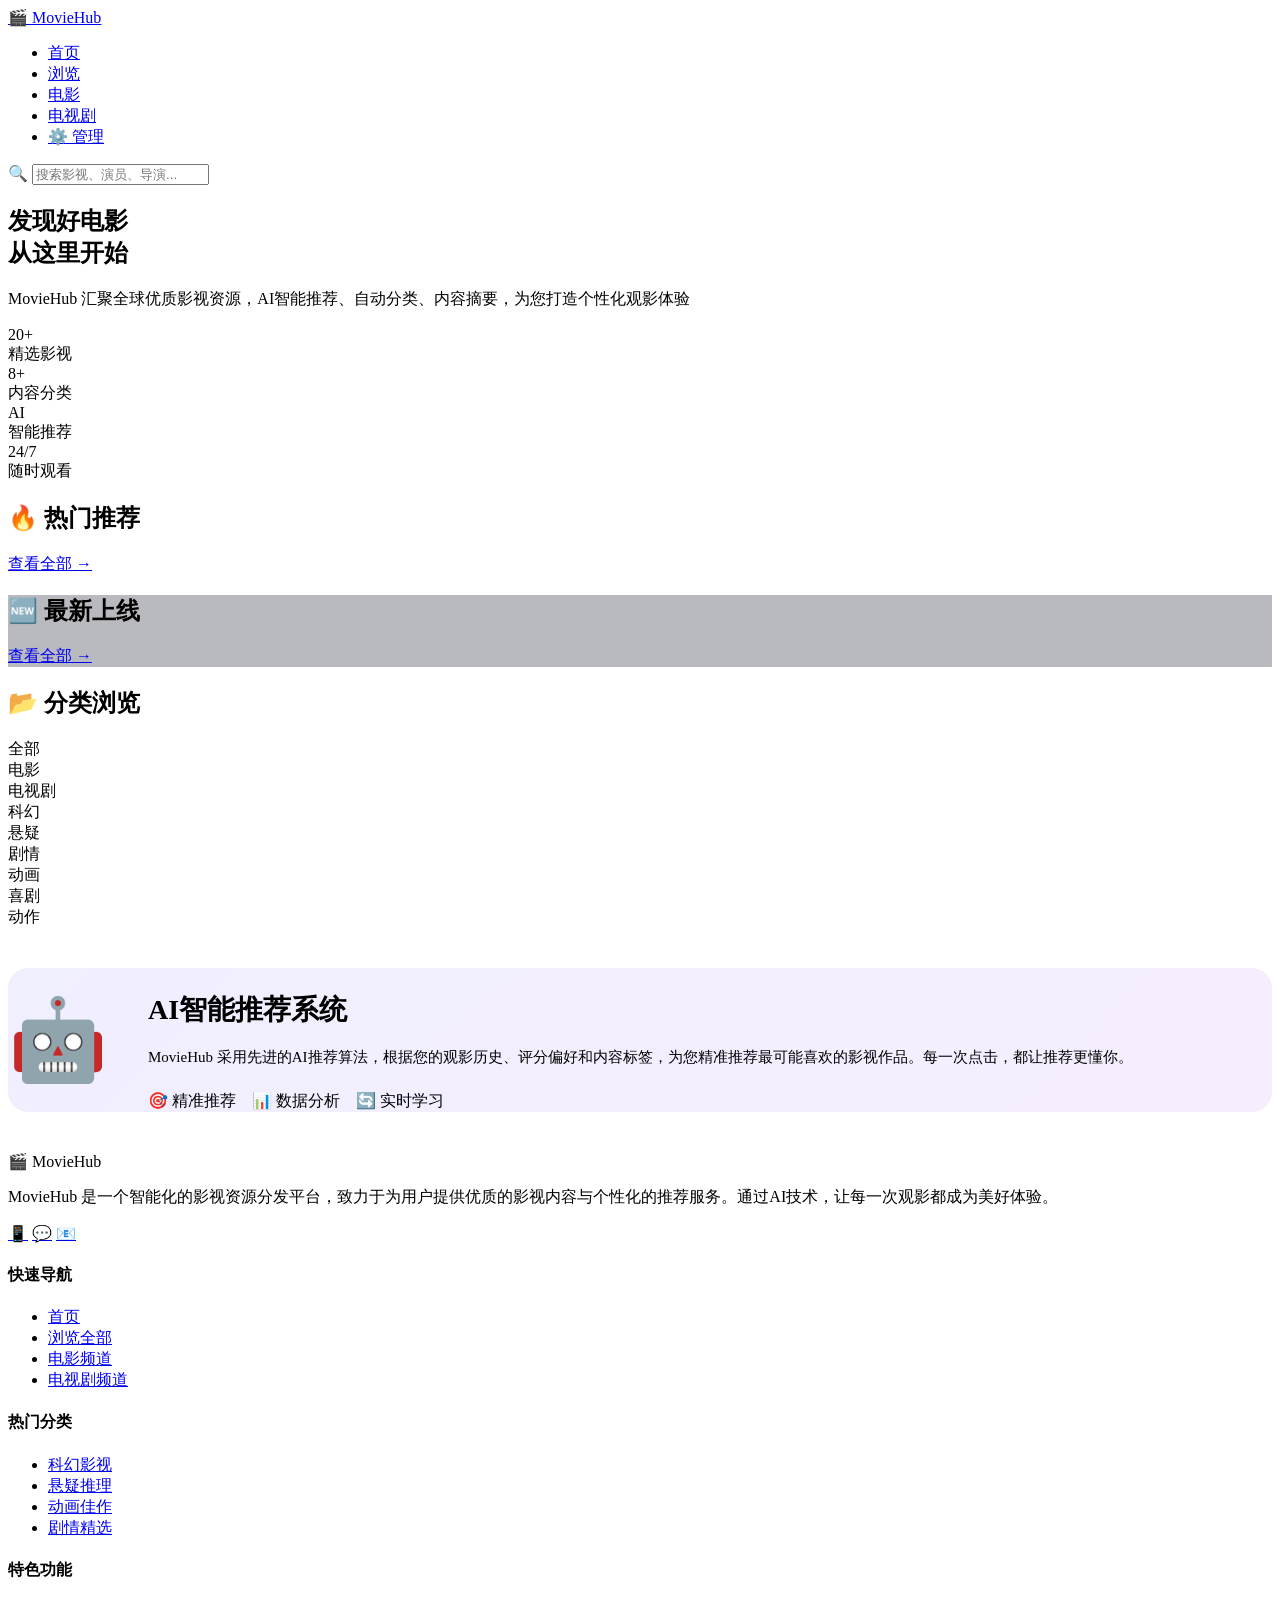
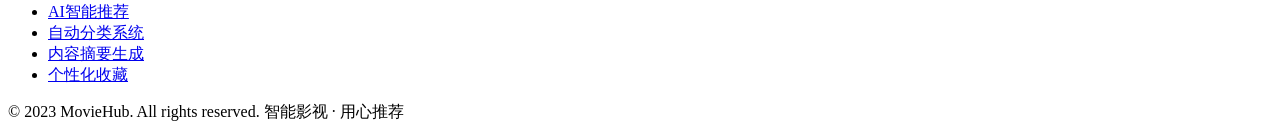
==== detail.html @ b78cb438 "Add files via upload" ====
<!DOCTYPE html>
<html lang="zh-CN">
<head>
  <meta charset="UTF-8">
  <meta name="viewport" content="width=device-width, initial-scale=1.0">
  <title>影视详情 - MovieHub</title>
  <link rel="stylesheet" href="css/style.css">
  <link rel="icon" href="🎬">
</head>
<body>
  <!-- 导航栏 -->
  <nav class="navbar">
    <a href="index.html" class="nav-brand">
      <span class="logo">🎬</span>
      <span>MovieHub</span>
    </a>
    <ul class="nav-links">
      <li><a href="index.html">首页</a></li>
      <li><a href="browse.html">浏览</a></li>
      <li><a href="browse.html?type=movie">电影</a></li>
      <li><a href="browse.html?type=tv">电视剧</a></li>
      <li><a href="admin.html">⚙️ 管理</a></li>
    </ul>
    <div class="nav-actions">
      <div class="search-box">
        <span class="search-icon">🔍</span>
        <input type="text" id="searchInput" placeholder="搜索影视、演员、导演...">
      </div>
    </div>
  </nav>

  <!-- 详情页面 -->
  <div class="detail-page" id="detailPage">
    <!-- 加载中 -->
    <div class="loading" id="loading">
      <div class="loading-spinner"></div>
    </div>
  </div>

  <!-- 推荐区域 -->
  <div class="recommendations-section" id="recommendationsSection" style="display: none;">
    <div class="section-header">
      <h2 class="section-title">
        <span class="icon">🎯</span>
        AI为你推荐
      </h2>
    </div>
    <div class="movie-grid" id="recommendationsGrid"></div>
  </div>

  <!-- 页脚 -->
  <footer class="footer">
    <div class="footer-content">
      <div>
        <div class="footer-brand">🎬 MovieHub</div>
        <p class="footer-desc">
          MovieHub 是一个智能化的影视资源分发平台，致力于为用户提供优质的影视内容与个性化的推荐服务。
        </p>
      </div>
      <div>
        <h4 class="footer-title">快速导航</h4>
        <ul class="footer-links">
          <li><a href="index.html">首页</a></li>
          <li><a href="browse.html">浏览全部</a></li>
          <li><a href="browse.html?type=movie">电影频道</a></li>
          <li><a href="browse.html?type=tv">电视剧频道</a></li>
        </ul>
      </div>
      <div>
        <h4 class="footer-title">热门分类</h4>
        <ul class="footer-links">
          <li><a href="browse.html?genre=科幻">科幻影视</a></li>
          <li><a href="browse.html?genre=悬疑">悬疑推理</a></li>
          <li><a href="browse.html?genre=动画">动画佳作</a></li>
          <li><a href="browse.html?genre=剧情">剧情精选</a></li>
        </ul>
      </div>
      <div>
        <h4 class="footer-title">特色功能</h4>
        <ul class="footer-links">
          <li><a href="#">AI智能推荐</a></li>
          <li><a href="#">自动分类系统</a></li>
          <li><a href="#">内容摘要生成</a></li>
          <li><a href="#">个性化收藏</a></li>
        </ul>
      </div>
    </div>
    <div class="footer-bottom">
      <span>© 2023 MovieHub. All rights reserved.</span>
      <span>智能影视 · 用心推荐</span>
    </div>
  </footer>

  <script src="js/data.js"></script>
  <script>
    // 详情页面逻辑
    function renderDetailPage() {
      const urlParams = new URLSearchParams(window.location.search);
      const id = urlParams.get('id');

      if (!id) {
        window.location.href = 'index.html';
        return;
      }

      const movie = getMovieById(parseInt(id));

      if (!movie) {
        document.getElementById('loading').style.display = 'none';
        document.getElementById('detailPage').innerHTML = `
          <div style="text-align: center; padding: 120px 20px; margin-top: 70px;">
            <div style="font-size: 64px; margin-bottom: 16px;">😢</div>
            <h2 style="font-size: 24px; margin-bottom: 12px;">未找到该影视资源</h2>
            <p style="color: var(--text-muted);">
              <a href="index.html" style="color: var(--primary);">返回首页</a>
            </p>
          </div>
        `;
        return;
      }

      // 更新页面标题
      document.title = `${movie.title} - MovieHub`;

      // 渲染详情
      const typeLabel = movie.type === 'movie' ? '电影' : '电视剧';
      const episodeInfo = movie.type === 'tv' ? `${movie.episodes}集 · ${movie.duration}` : movie.duration;
      const statusBadge = movie.type === 'tv' ? `<span class="badge badge-secondary">${movie.status}</span>` : '';

      const detailHTML = `
        <div class="detail-hero" style="background: ${movie.backdrop};">
          <div class="detail-hero-content">
            <div class="detail-poster" style="background: ${movie.posterBg};">
              <span style="font-size: 120px;">${movie.poster}</span>
            </div>
            <div class="detail-info">
              <div class="detail-title">${movie.title}</div>
              <div class="detail-title-en">${movie.titleEn} · ${typeLabel}</div>

              <div class="detail-meta">
                <div class="rating-badge">⭐ ${movie.rating}</div>
                <span class="meta-item">📅 ${movie.year}</span>
                <span class="meta-item">⏱️ ${episodeInfo}</span>
                ${statusBadge}
              </div>

              <div class="detail-genres">
                ${movie.genres.map(g => `<span class="detail-genre-tag">${g}</span>`).join('')}
              </div>
            </div>
          </div>
        </div>

        <div style="max-width: 1200px; margin: 0 auto; padding: 40px;">
          <!-- 剧情简介 -->
          <div class="detail-section">
            <div class="detail-section-title">📖 剧情简介</div>
            <div class="detail-summary">${movie.summary}</div>
          </div>

          <!-- AI内容摘要 -->
          <div class="detail-section">
            <div class="ai-summary-box">
              <div class="ai-summary-label">🤖 AI智能摘要</div>
              <div class="ai-summary-text">${movie.aiSummary}</div>
            </div>
          </div>

          <!-- 导演与演员 -->
          <div style="display: grid; grid-template-columns: 1fr 2fr; gap: 40px; margin-top: 32px;">
            <div class="detail-section">
              <div class="detail-section-title">🎬 导演</div>
              <div class="detail-cast">
                <span class="cast-item">${movie.director}</span>
              </div>
            </div>
            <div class="detail-section">
              <div class="detail-section-title">👥 主要演员</div>
              <div class="detail-cast">
                ${movie.cast.map(actor => `<span class="cast-item">${actor}</span>`).join('')}
              </div>
            </div>
          </div>

          <!-- AI标签 -->
          <div class="detail-section" style="margin-top: 32px;">
            <div class="detail-section-title">🏷️ AI智能标签</div>
            <div class="detail-tags">
              ${movie.tags.map(tag => `<span class="detail-tag">#${tag}</span>`).join('')}
            </div>
          </div>
        </div>
      `;

      document.getElementById('loading').style.display = 'none';
      document.getElementById('detailPage').innerHTML = detailHTML;

      // 渲染推荐
      renderRecommendations(movie.id);
    }

    function renderRecommendations(currentId) {
      const recommendations = getRecommendations(currentId, 6);

      if (recommendations.length === 0) return;

      document.getElementById('recommendationsSection').style.display = 'block';

      const grid = document.getElementById('recommendationsGrid');
      const app = new MovieHubApp();
      grid.innerHTML = recommendations.map(item => app.createMovieCard(item)).join('');

      grid.querySelectorAll('.movie-card').forEach(card => {
        card.addEventListener('click', () => {
          window.location.href = `detail.html?id=${card.dataset.id}`;
        });
      });
    }

    // 搜索功能
    document.addEventListener('DOMContentLoaded', () => {
      const searchInput = document.getElementById('searchInput');
      if (searchInput) {
        searchInput.addEventListener('input', (e) => {
          const query = e.target.value.trim();
          if (query.length > 0) {
            const results = searchMovies(query);
            if (results.length > 0) {
              // 跳转到浏览页并显示结果
              window.location.href = `browse.html?q=${encodeURIComponent(query)}`;
            }
          }
        });
      }

      renderDetailPage();
    });
  </script>
</body>
</html>
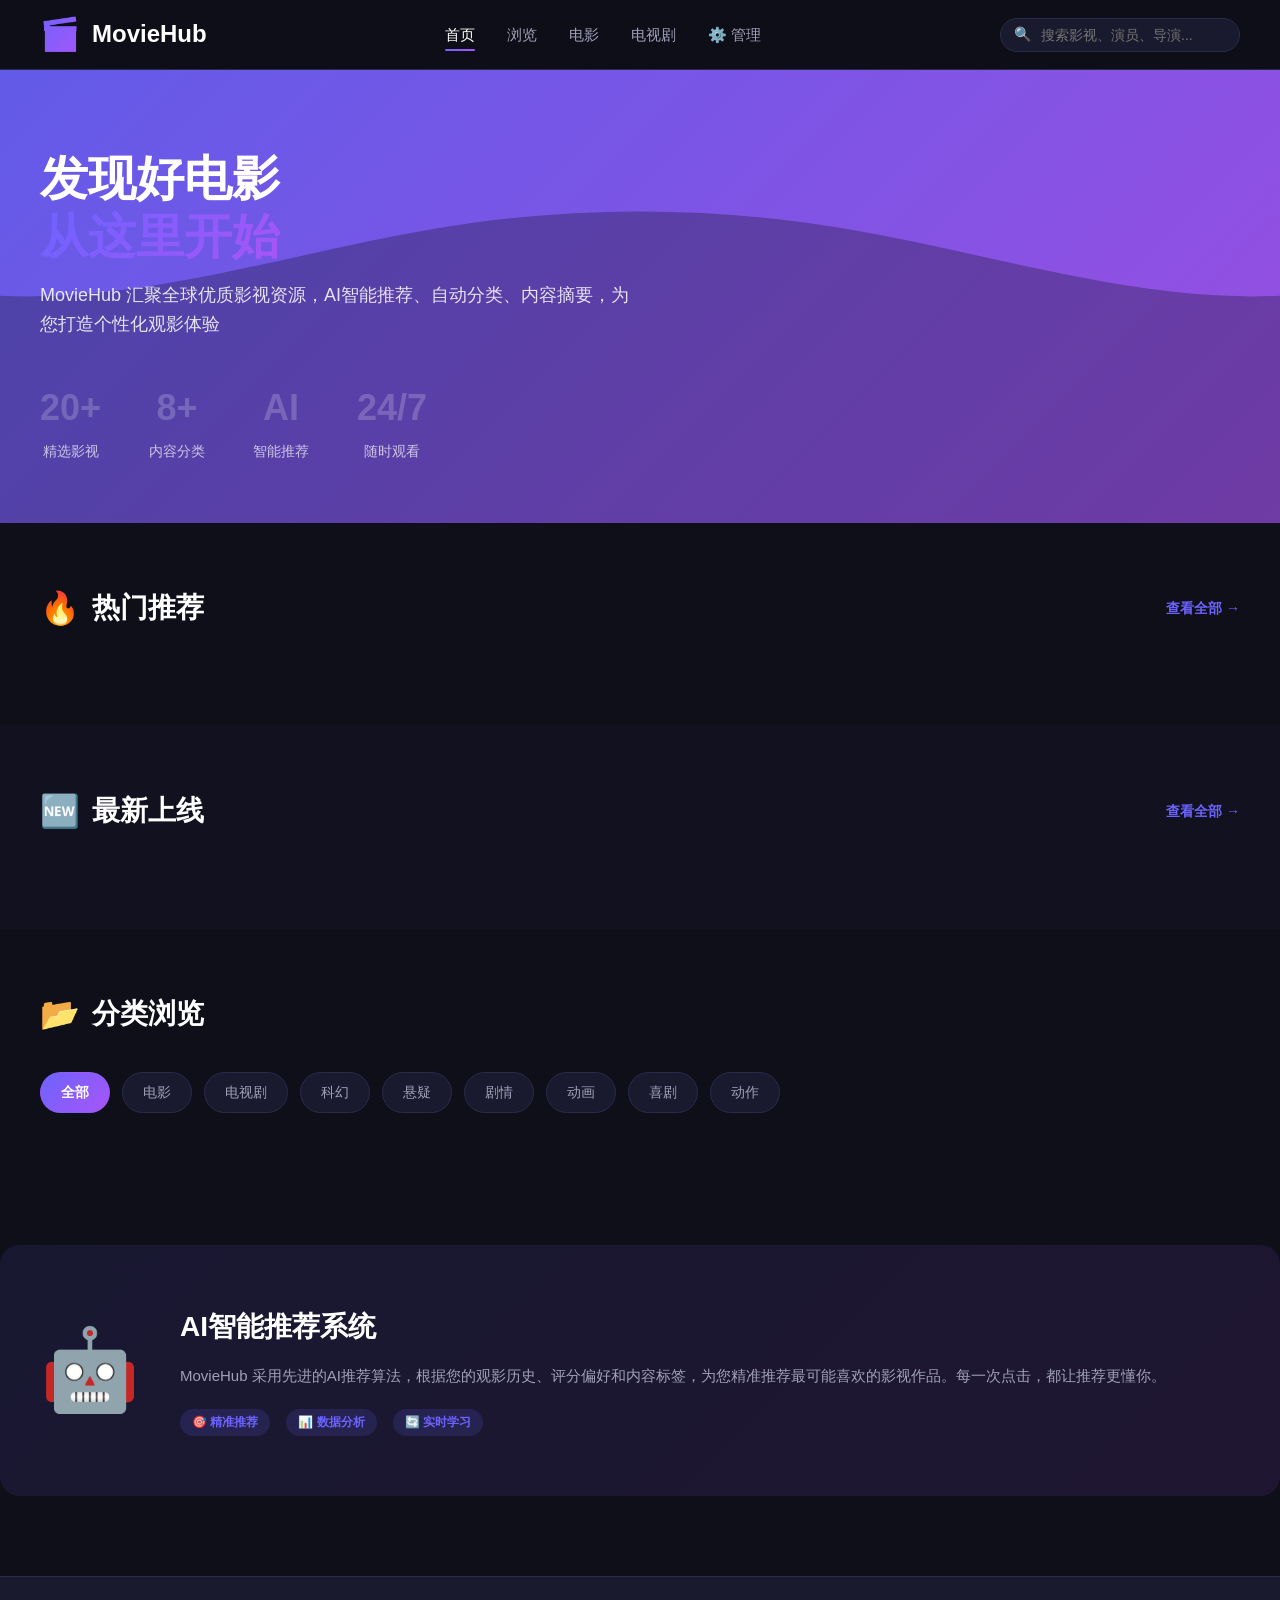
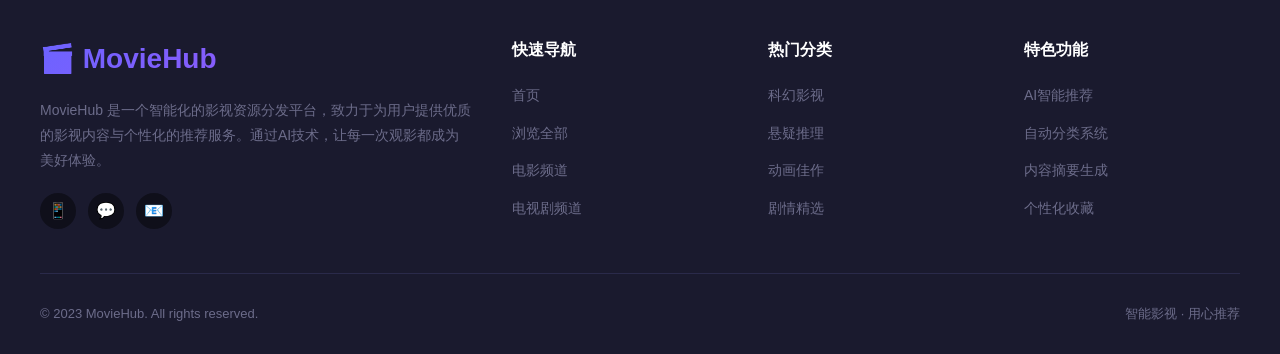
==== commit dccda8f3: "添加视频播放功能 - 支持视频链接和播放器" ====
--- a/detail.html
+++ b/detail.html
@@ -130,8 +130,12 @@
       const detailHTML = `
         <div class="detail-hero" style="background: ${movie.backdrop};">
           <div class="detail-hero-content">
-            <div class="detail-poster" style="background: ${movie.posterBg};">
+            <div class="detail-poster" id="detailPoster" style="background: ${movie.posterBg};">
               <span style="font-size: 120px;">${movie.poster}</span>
+            </div>
+            <div class="detail-video" id="detailVideo" style="display:none; background: #000; border-radius: 12px; overflow: hidden; width: 300px; height: 450px; position: relative;">
+              <video id="videoPlayer" controls style="width: 100%; height: 100%; object-fit: contain;"></video>
+              <iframe id="videoIframe" allowfullscreen style="width: 100%; height: 100%; border: none; display: none;"></iframe>
             </div>
             <div class="detail-info">
               <div class="detail-title">${movie.title}</div>
@@ -194,6 +198,26 @@
 
       document.getElementById('loading').style.display = 'none';
       document.getElementById('detailPage').innerHTML = detailHTML;
+
+      // 视频播放逻辑
+      if (movie.videoUrl && movie.videoUrl.trim() !== '') {
+        document.getElementById('detailPoster').style.display = 'none';
+        document.getElementById('detailVideo').style.display = 'block';
+        const videoPlayer = document.getElementById('videoPlayer');
+        const videoIframe = document.getElementById('videoIframe');
+        if (movie.videoType === 'iframe' || movie.videoUrl.includes('bilibili') || movie.videoUrl.includes('embed')) {
+          videoIframe.src = movie.videoUrl;
+          videoIframe.style.display = 'block';
+          videoPlayer.style.display = 'none';
+        } else {
+          videoPlayer.src = movie.videoUrl;
+          videoPlayer.style.display = 'block';
+          videoIframe.style.display = 'none';
+        }
+      } else {
+        document.getElementById('detailPoster').style.display = 'flex';
+        document.getElementById('detailVideo').style.display = 'none';
+      }
 
       // 渲染推荐
       renderRecommendations(movie.id);
--- a/css/style.css
+++ b/css/style.css
@@ -0,0 +1,884 @@
+/* 影视资源分发网站 - 主样式文件 */
+:root {
+  --primary: #6c63ff;
+  --primary-dark: #5a52d5;
+  --secondary: #ff6b6b;
+  --bg-dark: #0f0f1a;
+  --bg-card: #1a1a2e;
+  --bg-card-hover: #222240;
+  --text-primary: #ffffff;
+  --text-secondary: #a0a0b8;
+  --text-muted: #6c6c8a;
+  --border-color: #2a2a4a;
+  --gradient-primary: linear-gradient(135deg, #6c63ff 0%, #a855f7 100%);
+  --gradient-hero: linear-gradient(135deg, rgba(108, 99, 255, 0.9) 0%, rgba(168, 85, 247, 0.9) 100%);
+  --shadow-sm: 0 2px 8px rgba(0, 0, 0, 0.3);
+  --shadow-md: 0 4px 16px rgba(0, 0, 0, 0.4);
+  --shadow-lg: 0 8px 32px rgba(0, 0, 0, 0.5);
+  --radius-sm: 8px;
+  --radius-md: 12px;
+  --radius-lg: 20px;
+}
+
+* {
+  margin: 0;
+  padding: 0;
+  box-sizing: border-box;
+}
+
+body {
+  font-family: -apple-system, BlinkMacSystemFont, 'Segoe UI', 'PingFang SC', 'Hiragino Sans GB', 'Microsoft YaHei', sans-serif;
+  background: var(--bg-dark);
+  color: var(--text-primary);
+  line-height: 1.6;
+  overflow-x: hidden;
+}
+
+/* 滚动条美化 */
+::-webkit-scrollbar {
+  width: 8px;
+}
+::-webkit-scrollbar-track {
+  background: var(--bg-dark);
+}
+::-webkit-scrollbar-thumb {
+  background: var(--primary);
+  border-radius: 4px;
+}
+
+/* 导航栏 */
+.navbar {
+  position: fixed;
+  top: 0;
+  left: 0;
+  right: 0;
+  z-index: 1000;
+  background: rgba(15, 15, 26, 0.95);
+  backdrop-filter: blur(20px);
+  border-bottom: 1px solid var(--border-color);
+  padding: 0 40px;
+  height: 70px;
+  display: flex;
+  align-items: center;
+  justify-content: space-between;
+  transition: all 0.3s ease;
+}
+
+.navbar.scrolled {
+  background: rgba(15, 15, 26, 0.98);
+  box-shadow: var(--shadow-md);
+}
+
+.nav-brand {
+  display: flex;
+  align-items: center;
+  gap: 12px;
+  text-decoration: none;
+  color: var(--text-primary);
+  font-size: 24px;
+  font-weight: 700;
+}
+
+.nav-brand .logo {
+  font-size: 32px;
+  background: var(--gradient-primary);
+  -webkit-background-clip: text;
+  -webkit-text-fill-color: transparent;
+  background-clip: text;
+}
+
+.nav-links {
+  display: flex;
+  gap: 32px;
+  list-style: none;
+}
+
+.nav-links a {
+  color: var(--text-secondary);
+  text-decoration: none;
+  font-size: 15px;
+  font-weight: 500;
+  transition: color 0.3s;
+  position: relative;
+}
+
+.nav-links a:hover,
+.nav-links a.active {
+  color: var(--text-primary);
+}
+
+.nav-links a.active::after {
+  content: '';
+  position: absolute;
+  bottom: -8px;
+  left: 0;
+  right: 0;
+  height: 2px;
+  background: var(--gradient-primary);
+  border-radius: 1px;
+}
+
+.nav-actions {
+  display: flex;
+  align-items: center;
+  gap: 16px;
+}
+
+.search-box {
+  position: relative;
+  display: flex;
+  align-items: center;
+}
+
+.search-box input {
+  background: var(--bg-card);
+  border: 1px solid var(--border-color);
+  border-radius: 24px;
+  padding: 8px 16px 8px 40px;
+  color: var(--text-primary);
+  font-size: 14px;
+  width: 240px;
+  transition: all 0.3s;
+  outline: none;
+}
+
+.search-box input:focus {
+  border-color: var(--primary);
+  width: 300px;
+  box-shadow: 0 0 0 3px rgba(108, 99, 255, 0.2);
+}
+
+.search-box .search-icon {
+  position: absolute;
+  left: 14px;
+  color: var(--text-muted);
+  font-size: 14px;
+}
+
+/* Hero区域 */
+.hero {
+  margin-top: 70px;
+  padding: 80px 40px 60px;
+  background: var(--gradient-hero);
+  position: relative;
+  overflow: hidden;
+}
+
+.hero::before {
+  content: '';
+  position: absolute;
+  top: 0;
+  left: 0;
+  right: 0;
+  bottom: 0;
+  background: url('data:image/svg+xml,<svg xmlns="http://www.w3.org/2000/svg" viewBox="0 0 1440 320"><path fill="%230f0f1a" fill-opacity="0.3" d="M0,96L48,112C96,128,192,160,288,160C384,160,480,128,576,112C672,96,768,96,864,112C960,128,1056,160,1152,160C1248,160,1344,128,1392,112L1440,96L1440,320L1392,320C1344,320,1248,320,1152,320C1056,320,960,320,864,320C768,320,672,320,576,320C480,320,384,320,288,320C192,320,96,320,48,320L0,320Z"></path></svg>') bottom center / cover no-repeat;
+  pointer-events: none;
+}
+
+.hero-content {
+  max-width: 1200px;
+  margin: 0 auto;
+  position: relative;
+  z-index: 1;
+}
+
+.hero h1 {
+  font-size: 48px;
+  font-weight: 800;
+  margin-bottom: 16px;
+  line-height: 1.2;
+}
+
+.hero p {
+  font-size: 18px;
+  color: rgba(255, 255, 255, 0.85);
+  max-width: 600px;
+  margin-bottom: 32px;
+}
+
+.hero-stats {
+  display: flex;
+  gap: 48px;
+  margin-top: 40px;
+}
+
+.stat-item {
+  text-align: center;
+}
+
+.stat-number {
+  font-size: 36px;
+  font-weight: 800;
+  background: rgba(255, 255, 255, 0.2);
+  -webkit-background-clip: text;
+  -webkit-text-fill-color: transparent;
+  background-clip: text;
+}
+
+.stat-label {
+  font-size: 14px;
+  color: rgba(255, 255, 255, 0.7);
+  margin-top: 4px;
+}
+
+/* 区块样式 */
+.section {
+  padding: 60px 40px;
+  max-width: 1400px;
+  margin: 0 auto;
+}
+
+.section-header {
+  display: flex;
+  align-items: center;
+  justify-content: space-between;
+  margin-bottom: 32px;
+}
+
+.section-title {
+  font-size: 28px;
+  font-weight: 700;
+  display: flex;
+  align-items: center;
+  gap: 12px;
+}
+
+.section-title .icon {
+  font-size: 32px;
+}
+
+.view-all {
+  color: var(--primary);
+  text-decoration: none;
+  font-size: 14px;
+  font-weight: 600;
+  transition: all 0.3s;
+  display: flex;
+  align-items: center;
+  gap: 6px;
+}
+
+.view-all:hover {
+  gap: 10px;
+  color: var(--primary-dark);
+}
+
+/* 分类标签 */
+.genre-tabs {
+  display: flex;
+  gap: 12px;
+  margin-bottom: 32px;
+  flex-wrap: wrap;
+}
+
+.genre-tab {
+  padding: 8px 20px;
+  background: var(--bg-card);
+  border: 1px solid var(--border-color);
+  border-radius: 24px;
+  color: var(--text-secondary);
+  cursor: pointer;
+  transition: all 0.3s;
+  font-size: 14px;
+  font-weight: 500;
+  white-space: nowrap;
+}
+
+.genre-tab:hover {
+  border-color: var(--primary);
+  color: var(--text-primary);
+}
+
+.genre-tab.active {
+  background: var(--gradient-primary);
+  border-color: transparent;
+  color: white;
+  font-weight: 600;
+}
+
+/* 影视卡片网格 */
+.movie-grid {
+  display: grid;
+  grid-template-columns: repeat(auto-fill, minmax(220px, 1fr));
+  gap: 24px;
+}
+
+.movie-card {
+  background: var(--bg-card);
+  border-radius: var(--radius-md);
+  overflow: hidden;
+  transition: all 0.3s ease;
+  cursor: pointer;
+  position: relative;
+  border: 1px solid transparent;
+}
+
+.movie-card:hover {
+  transform: translateY(-8px);
+  box-shadow: var(--shadow-lg);
+  border-color: var(--primary);
+}
+
+.card-poster {
+  position: relative;
+  aspect-ratio: 2/3;
+  overflow: hidden;
+  display: flex;
+  align-items: center;
+  justify-content: center;
+  font-size: 80px;
+  background-size: cover;
+  background-position: center;
+}
+
+.card-rating {
+  position: absolute;
+  top: 12px;
+  right: 12px;
+  background: rgba(0, 0, 0, 0.7);
+  backdrop-filter: blur(10px);
+  padding: 4px 10px;
+  border-radius: 12px;
+  font-size: 13px;
+  font-weight: 700;
+  color: #ffd700;
+  display: flex;
+  align-items: center;
+  gap: 4px;
+}
+
+.card-type-badge {
+  position: absolute;
+  top: 12px;
+  left: 12px;
+  background: var(--primary);
+  color: white;
+  padding: 3px 10px;
+  border-radius: 10px;
+  font-size: 11px;
+  font-weight: 600;
+}
+
+.card-info {
+  padding: 16px;
+}
+
+.card-title {
+  font-size: 15px;
+  font-weight: 600;
+  margin-bottom: 6px;
+  white-space: nowrap;
+  overflow: hidden;
+  text-overflow: ellipsis;
+}
+
+.card-meta {
+  display: flex;
+  align-items: center;
+  gap: 12px;
+  font-size: 13px;
+  color: var(--text-muted);
+  margin-bottom: 8px;
+}
+
+.card-genres {
+  display: flex;
+  gap: 6px;
+  flex-wrap: wrap;
+}
+
+.genre-tag {
+  background: rgba(108, 99, 255, 0.15);
+  color: var(--primary);
+  padding: 2px 8px;
+  border-radius: 6px;
+  font-size: 11px;
+  font-weight: 500;
+}
+
+/* 详情页样式 */
+.detail-page {
+  margin-top: 70px;
+}
+
+.detail-hero {
+  position: relative;
+  padding: 80px 40px 60px;
+  min-height: 500px;
+  display: flex;
+  align-items: center;
+}
+
+.detail-hero::before {
+  content: '';
+  position: absolute;
+  top: 0;
+  left: 0;
+  right: 0;
+  bottom: 0;
+  background: rgba(15, 15, 26, 0.85);
+  z-index: 0;
+}
+
+.detail-hero-content {
+  max-width: 1200px;
+  margin: 0 auto;
+  display: flex;
+  gap: 48px;
+  position: relative;
+  z-index: 1;
+  width: 100%;
+}
+
+.detail-poster {
+  flex-shrink: 0;
+  width: 320px;
+  aspect-ratio: 2/3;
+  border-radius: var(--radius-lg);
+  overflow: hidden;
+  box-shadow: var(--shadow-lg);
+  display: flex;
+  align-items: center;
+  justify-content: center;
+  font-size: 120px;
+  position: relative;
+}
+
+.detail-info {
+  flex: 1;
+  padding-top: 20px;
+}
+
+.detail-title {
+  font-size: 42px;
+  font-weight: 800;
+  margin-bottom: 8px;
+}
+
+.detail-title-en {
+  font-size: 18px;
+  color: var(--text-muted);
+  margin-bottom: 20px;
+  font-weight: 400;
+}
+
+.detail-meta {
+  display: flex;
+  align-items: center;
+  gap: 20px;
+  margin-bottom: 24px;
+  flex-wrap: wrap;
+}
+
+.meta-item {
+  display: flex;
+  align-items: center;
+  gap: 6px;
+  font-size: 14px;
+  color: var(--text-secondary);
+}
+
+.rating-badge {
+  background: rgba(255, 215, 0, 0.15);
+  color: #ffd700;
+  padding: 6px 14px;
+  border-radius: 20px;
+  font-size: 18px;
+  font-weight: 700;
+  display: flex;
+  align-items: center;
+  gap: 6px;
+}
+
+.detail-genres {
+  display: flex;
+  gap: 8px;
+  margin-bottom: 24px;
+  flex-wrap: wrap;
+}
+
+.detail-genre-tag {
+  background: var(--gradient-primary);
+  color: white;
+  padding: 6px 16px;
+  border-radius: 20px;
+  font-size: 13px;
+  font-weight: 600;
+}
+
+.detail-section {
+  margin-bottom: 24px;
+}
+
+.detail-section-title {
+  font-size: 16px;
+  font-weight: 700;
+  margin-bottom: 12px;
+  display: flex;
+  align-items: center;
+  gap: 8px;
+}
+
+.detail-summary {
+  color: var(--text-secondary);
+  font-size: 15px;
+  line-height: 1.8;
+}
+
+.ai-summary-box {
+  background: linear-gradient(135deg, rgba(108, 99, 255, 0.1) 0%, rgba(168, 85, 247, 0.1) 100%);
+  border: 1px solid rgba(108, 99, 255, 0.3);
+  border-radius: var(--radius-md);
+  padding: 24px;
+  margin-top: 16px;
+  position: relative;
+}
+
+.ai-summary-label {
+  position: absolute;
+  top: -12px;
+  left: 20px;
+  background: var(--bg-dark);
+  padding: 0 12px;
+  font-size: 13px;
+  font-weight: 700;
+  color: var(--primary);
+  display: flex;
+  align-items: center;
+  gap: 6px;
+}
+
+.ai-summary-text {
+  color: var(--text-secondary);
+  font-size: 14px;
+  line-height: 1.8;
+  text-align: justify;
+}
+
+.detail-cast {
+  display: flex;
+  gap: 16px;
+  flex-wrap: wrap;
+}
+
+.cast-item {
+  background: var(--bg-card);
+  padding: 8px 16px;
+  border-radius: var(--radius-sm);
+  font-size: 14px;
+  color: var(--text-secondary);
+  border: 1px solid var(--border-color);
+}
+
+.detail-tags {
+  display: flex;
+  gap: 8px;
+  flex-wrap: wrap;
+}
+
+.detail-tag {
+  background: rgba(255, 107, 107, 0.1);
+  color: var(--secondary);
+  padding: 4px 12px;
+  border-radius: 16px;
+  font-size: 12px;
+  font-weight: 500;
+  border: 1px solid rgba(255, 107, 107, 0.2);
+}
+
+/* 推荐区域 */
+.recommendations-section {
+  padding: 60px 40px;
+  max-width: 1400px;
+  margin: 0 auto;
+}
+
+/* 浏览页样式 */
+.browse-page {
+  margin-top: 70px;
+  padding: 40px;
+  max-width: 1400px;
+  margin-left: auto;
+  margin-right: auto;
+}
+
+.browse-filters {
+  display: flex;
+  gap: 16px;
+  margin-bottom: 32px;
+  flex-wrap: wrap;
+  align-items: center;
+}
+
+.filter-group {
+  display: flex;
+  align-items: center;
+  gap: 8px;
+}
+
+.filter-label {
+  font-size: 14px;
+  color: var(--text-muted);
+  font-weight: 500;
+}
+
+.filter-select {
+  background: var(--bg-card);
+  border: 1px solid var(--border-color);
+  border-radius: var(--radius-sm);
+  padding: 8px 16px;
+  color: var(--text-primary);
+  font-size: 14px;
+  outline: none;
+  cursor: pointer;
+}
+
+.filter-select:focus {
+  border-color: var(--primary);
+}
+
+.browse-results-info {
+  color: var(--text-muted);
+  font-size: 14px;
+  margin-bottom: 24px;
+}
+
+/* 页脚 */
+.footer {
+  background: var(--bg-card);
+  border-top: 1px solid var(--border-color);
+  padding: 60px 40px 30px;
+  margin-top: 80px;
+}
+
+.footer-content {
+  max-width: 1200px;
+  margin: 0 auto;
+  display: grid;
+  grid-template-columns: 2fr 1fr 1fr 1fr;
+  gap: 40px;
+  margin-bottom: 40px;
+}
+
+.footer-brand {
+  font-size: 28px;
+  font-weight: 700;
+  margin-bottom: 16px;
+  background: var(--gradient-primary);
+  -webkit-background-clip: text;
+  -webkit-text-fill-color: transparent;
+  background-clip: text;
+}
+
+.footer-desc {
+  color: var(--text-muted);
+  font-size: 14px;
+  line-height: 1.8;
+  margin-bottom: 20px;
+}
+
+.footer-social {
+  display: flex;
+  gap: 12px;
+}
+
+.social-link {
+  width: 36px;
+  height: 36px;
+  border-radius: 50%;
+  background: var(--bg-dark);
+  display: flex;
+  align-items: center;
+  justify-content: center;
+  text-decoration: none;
+  font-size: 16px;
+  transition: all 0.3s;
+}
+
+.social-link:hover {
+  background: var(--primary);
+  transform: translateY(-2px);
+}
+
+.footer-title {
+  font-size: 16px;
+  font-weight: 600;
+  margin-bottom: 20px;
+  color: var(--text-primary);
+}
+
+.footer-links {
+  list-style: none;
+}
+
+.footer-links li {
+  margin-bottom: 12px;
+}
+
+.footer-links a {
+  color: var(--text-muted);
+  text-decoration: none;
+  font-size: 14px;
+  transition: color 0.3s;
+}
+
+.footer-links a:hover {
+  color: var(--primary);
+}
+
+.footer-bottom {
+  max-width: 1200px;
+  margin: 0 auto;
+  padding-top: 30px;
+  border-top: 1px solid var(--border-color);
+  display: flex;
+  justify-content: space-between;
+  align-items: center;
+  color: var(--text-muted);
+  font-size: 13px;
+}
+
+/* 加载动画 */
+.loading {
+  display: flex;
+  justify-content: center;
+  align-items: center;
+  padding: 60px;
+}
+
+.loading-spinner {
+  width: 40px;
+  height: 40px;
+  border: 3px solid var(--border-color);
+  border-top-color: var(--primary);
+  border-radius: 50%;
+  animation: spin 0.8s linear infinite;
+}
+
+@keyframes spin {
+  to { transform: rotate(360deg); }
+}
+
+/* 空状态 */
+.empty-state {
+  text-align: center;
+  padding: 80px 20px;
+  color: var(--text-muted);
+}
+
+.empty-state .icon {
+  font-size: 64px;
+  margin-bottom: 16px;
+}
+
+.empty-state p {
+  font-size: 16px;
+}
+
+/* 响应式 */
+@media (max-width: 1024px) {
+  .detail-hero-content {
+    flex-direction: column;
+    align-items: center;
+    text-align: center;
+  }
+
+  .detail-poster {
+    width: 260px;
+  }
+
+  .detail-meta {
+    justify-content: center;
+  }
+
+  .detail-genres {
+    justify-content: center;
+  }
+
+  .footer-content {
+    grid-template-columns: 1fr 1fr;
+  }
+}
+
+@media (max-width: 768px) {
+  .navbar {
+    padding: 0 20px;
+  }
+
+  .nav-links {
+    display: none;
+  }
+
+  .search-box input {
+    width: 180px;
+  }
+
+  .search-box input:focus {
+    width: 220px;
+  }
+
+  .hero {
+    padding: 60px 20px 40px;
+  }
+
+  .hero h1 {
+    font-size: 32px;
+  }
+
+  .hero-stats {
+    gap: 24px;
+  }
+
+  .stat-number {
+    font-size: 28px;
+  }
+
+  .section {
+    padding: 40px 20px;
+  }
+
+  .movie-grid {
+    grid-template-columns: repeat(auto-fill, minmax(160px, 1fr));
+    gap: 16px;
+  }
+
+  .detail-hero {
+    padding: 60px 20px 40px;
+  }
+
+  .detail-title {
+    font-size: 28px;
+  }
+
+  .footer-content {
+    grid-template-columns: 1fr;
+  }
+}
+
+/* 工具类 */
+.text-gradient {
+  background: var(--gradient-primary);
+  -webkit-background-clip: text;
+  -webkit-text-fill-color: transparent;
+  background-clip: text;
+}
+
+.badge {
+  display: inline-flex;
+  align-items: center;
+  gap: 4px;
+  padding: 4px 12px;
+  border-radius: 20px;
+  font-size: 12px;
+  font-weight: 600;
+}
+
+.badge-primary {
+  background: rgba(108, 99, 255, 0.15);
+  color: var(--primary);
+}
+
+.badge-secondary {
+  background: rgba(255, 107, 107, 0.15);
+  color: var(--secondary);
+}
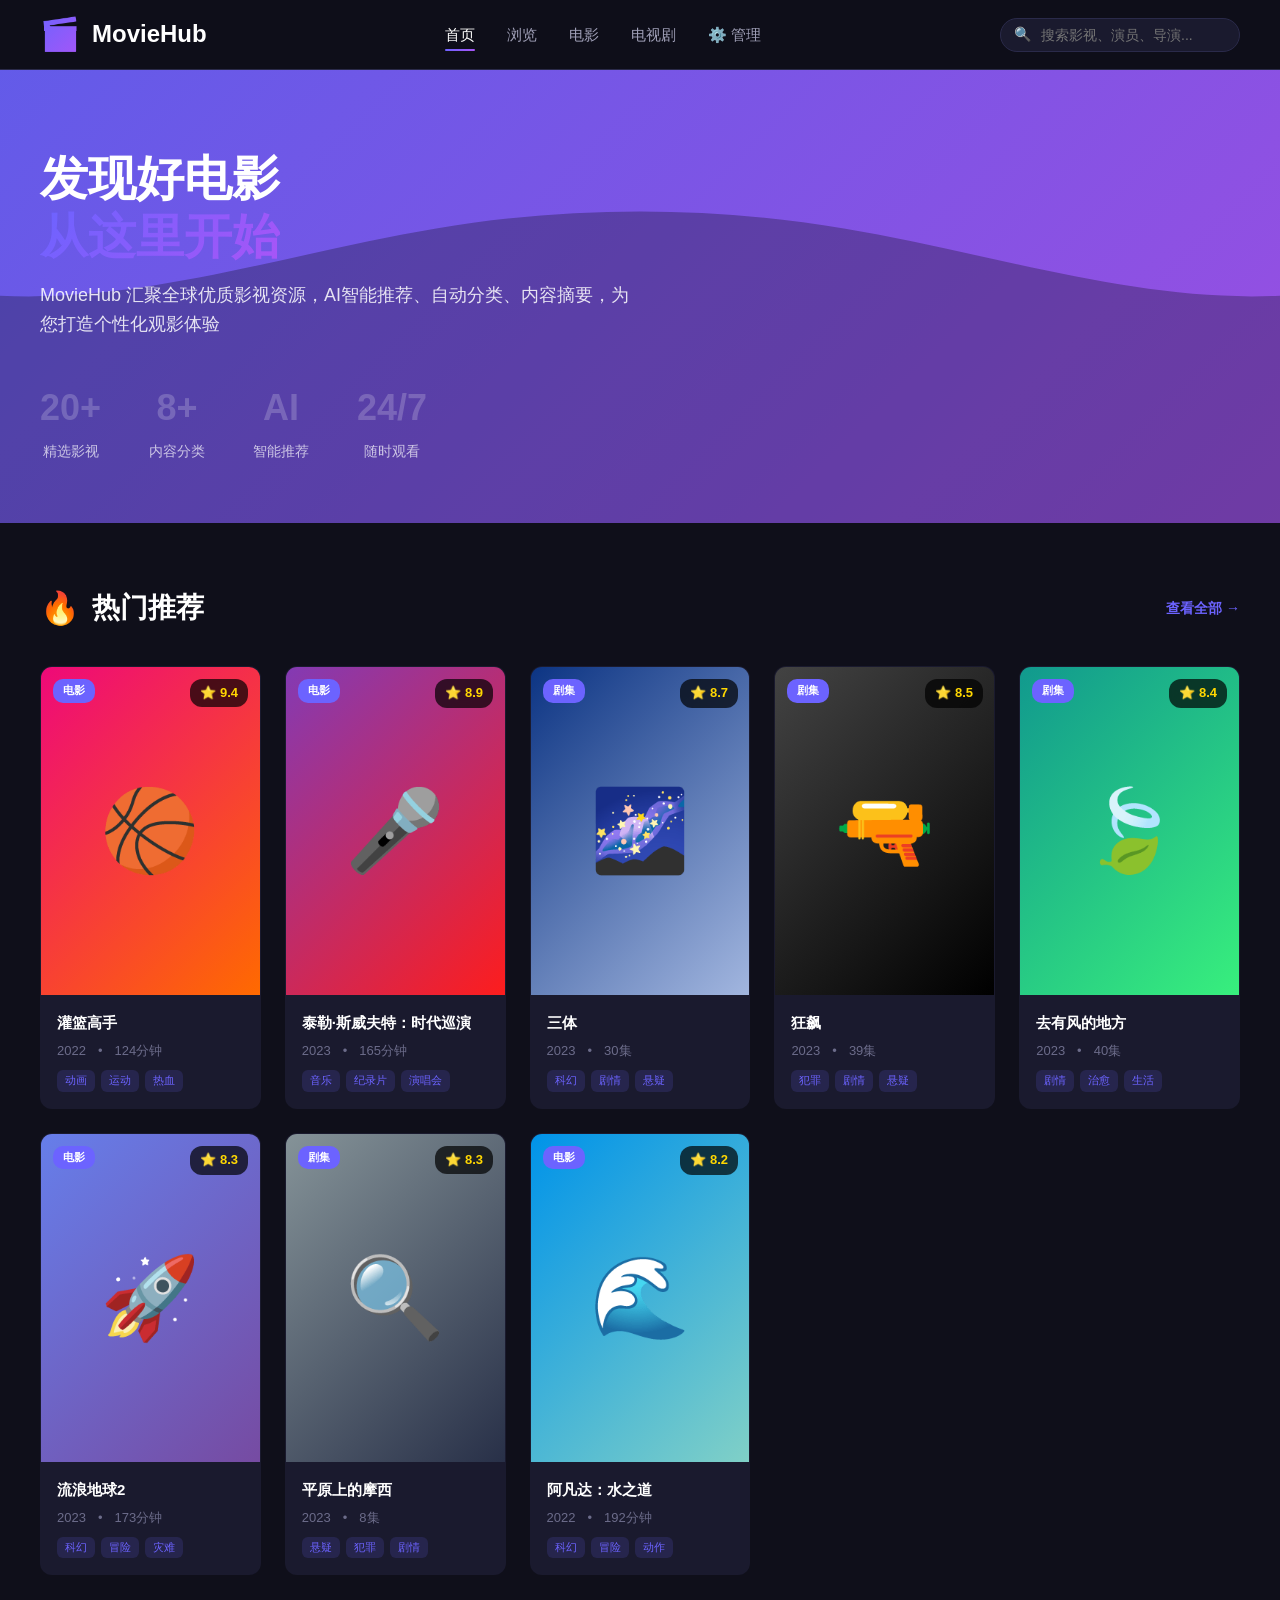
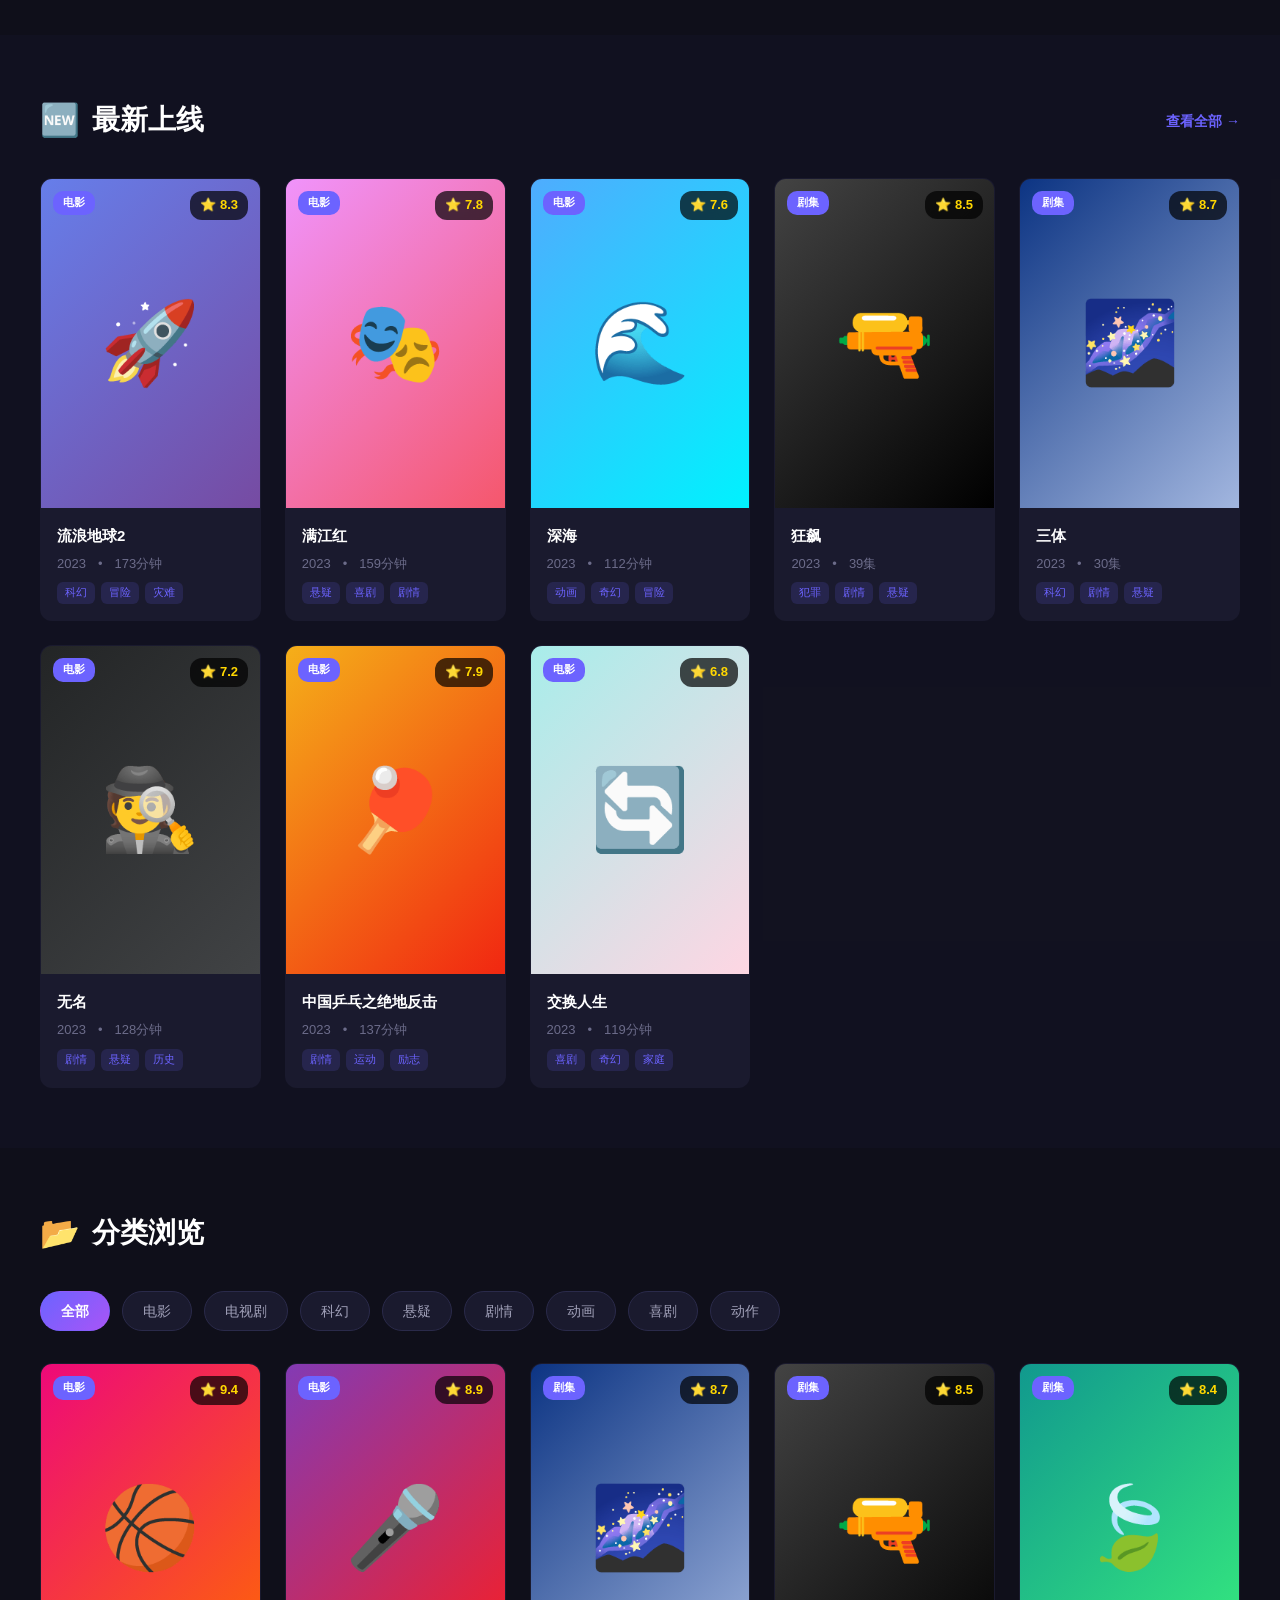
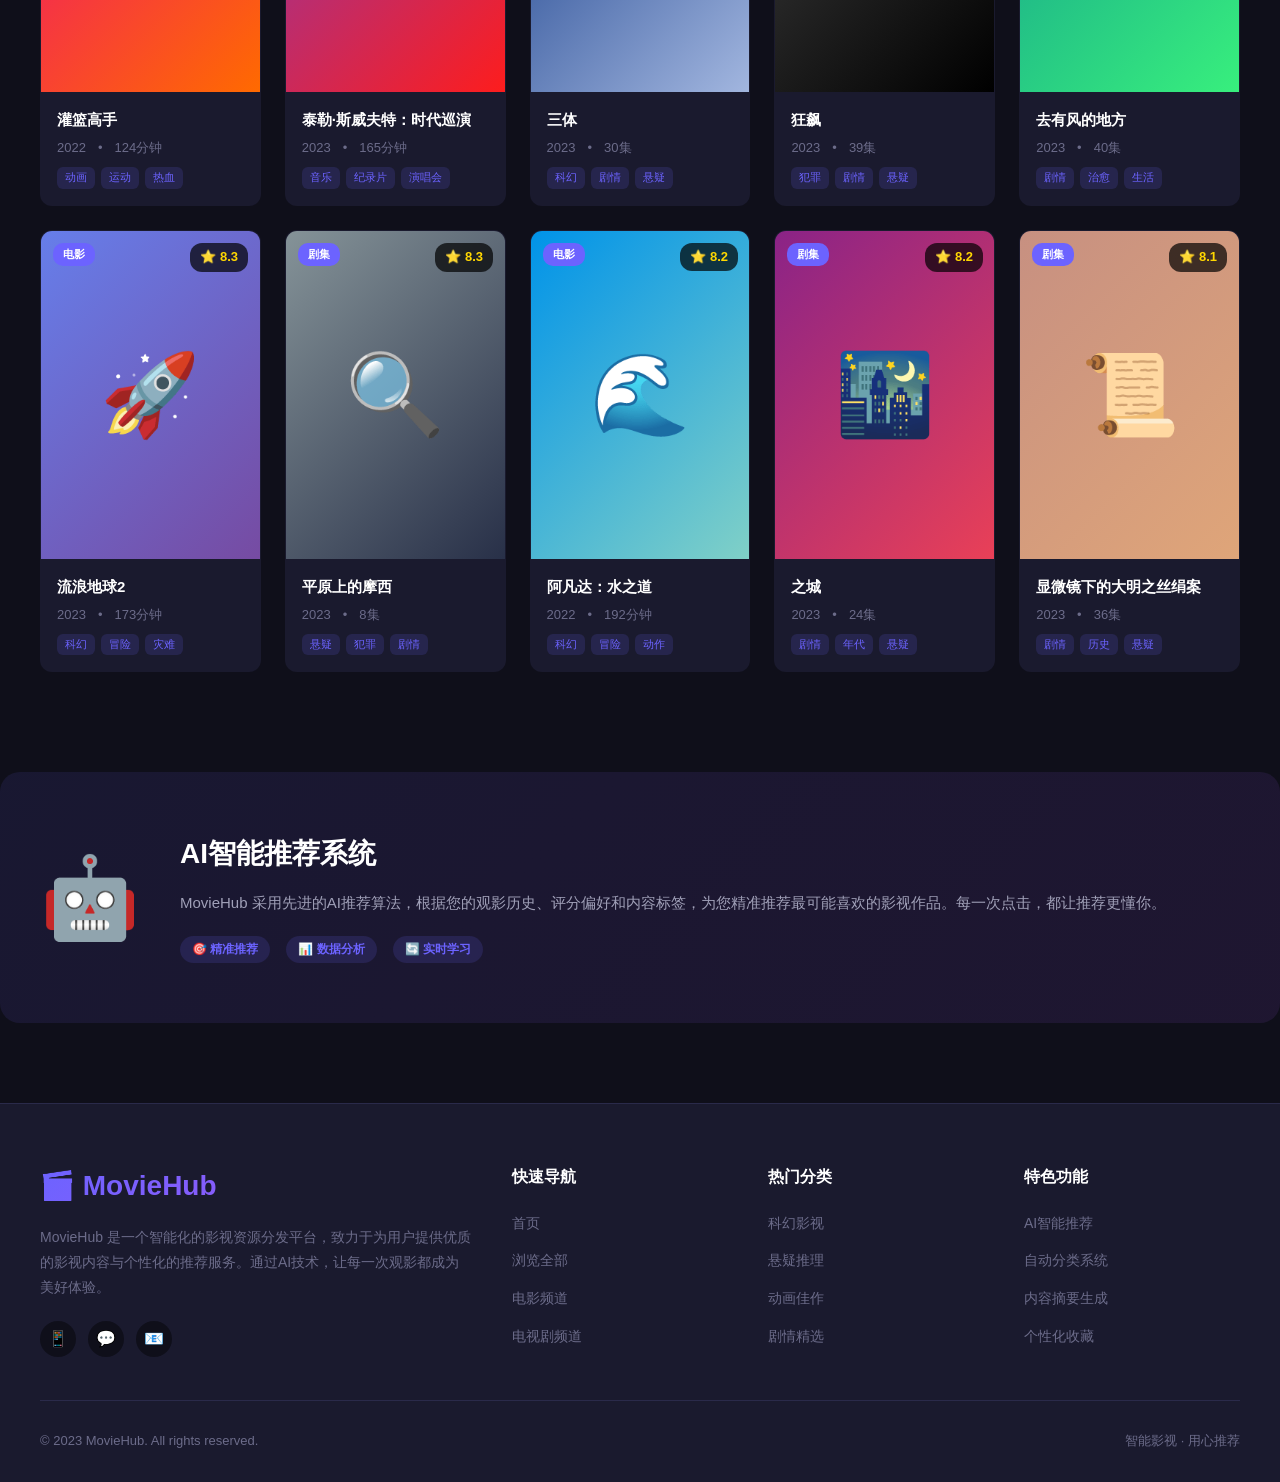
==== commit d3e95d20: "修复视频播放器 - 正确解析iframe嵌入代码，优化播放器尺寸" ====
--- a/detail.html
+++ b/detail.html
@@ -133,9 +133,9 @@
             <div class="detail-poster" id="detailPoster" style="background: ${movie.posterBg};">
               <span style="font-size: 120px;">${movie.poster}</span>
             </div>
-            <div class="detail-video" id="detailVideo" style="display:none; background: #000; border-radius: 12px; overflow: hidden; width: 300px; height: 450px; position: relative;">
+            <div class="detail-video" id="detailVideo" style="display:none; background: #000; border-radius: 12px; overflow: hidden; width: 100%; max-width: 560px; aspect-ratio: 16/9; position: relative;">
               <video id="videoPlayer" controls style="width: 100%; height: 100%; object-fit: contain;"></video>
-              <iframe id="videoIframe" allowfullscreen style="width: 100%; height: 100%; border: none; display: none;"></iframe>
+              <iframe id="videoIframe" allowfullscreen allow="autoplay" style="width: 100%; height: 100%; border: none; display: none;"></iframe>
             </div>
             <div class="detail-info">
               <div class="detail-title">${movie.title}</div>
@@ -205,12 +205,25 @@
         document.getElementById('detailVideo').style.display = 'block';
         const videoPlayer = document.getElementById('videoPlayer');
         const videoIframe = document.getElementById('videoIframe');
-        if (movie.videoType === 'iframe' || movie.videoUrl.includes('bilibili') || movie.videoUrl.includes('embed')) {
-          videoIframe.src = movie.videoUrl;
+
+        // 提取真实的视频URL（用户可能粘贴了完整的iframe标签）
+        let realUrl = movie.videoUrl;
+        if (movie.videoUrl.includes('<iframe')) {
+          // 从 iframe 标签中提取 src 属性
+          const srcMatch = movie.videoUrl.match(/src=["']([^"']+)["']/);
+          if (srcMatch) {
+            realUrl = srcMatch[1];
+          }
+        }
+
+        console.log('[MovieHub] 播放URL:', realUrl);
+
+        if (movie.videoType === 'iframe' || movie.videoUrl.includes('bilibili') || movie.videoUrl.includes('embed') || realUrl.includes('bilibili') || realUrl.includes('embed')) {
+          videoIframe.src = realUrl;
           videoIframe.style.display = 'block';
           videoPlayer.style.display = 'none';
         } else {
-          videoPlayer.src = movie.videoUrl;
+          videoPlayer.src = realUrl;
           videoPlayer.style.display = 'block';
           videoIframe.style.display = 'none';
         }
